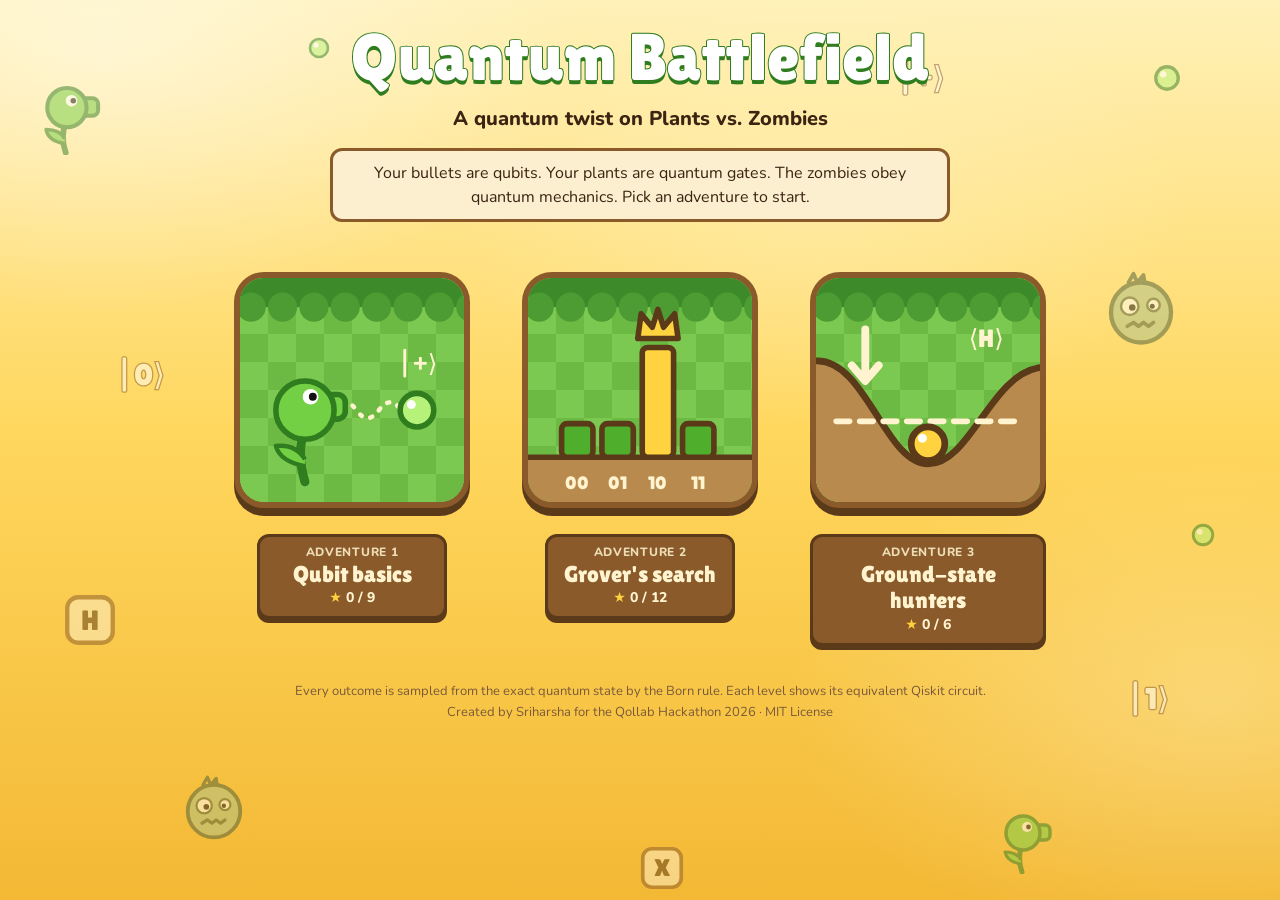
==== index.html @ bec80e46 "Quantum Battlefield: a quantum twist on Plants vs. Zombies Three adventures (qubit basics, Grover's " ====
<!doctype html>
<html lang="en">
<head>
<meta charset="utf-8">
<meta name="viewport" content="width=device-width, initial-scale=1">
<title>Quantum Battlefield</title>
<meta name="description" content="Quantum Battlefield: a quantum twist on Plants vs. Zombies. Your bullets are qubits, your plants are quantum gates.">
<link rel="preconnect" href="https://fonts.googleapis.com">
<link rel="preconnect" href="https://fonts.gstatic.com" crossorigin>
<link rel="stylesheet" href="https://fonts.googleapis.com/css2?family=Lilita+One&family=Nunito:wght@400;600;700;800&display=swap">
<link rel="stylesheet" href="launcher/launcher.css">
</head>
<body>

<!-- Shared lawn pattern for the tile pictures (same greens as the game's lawn) -->
<svg width="0" height="0" style="position:absolute" aria-hidden="true">
  <defs>
    <pattern id="qbLawn" width="50" height="50" patternUnits="userSpaceOnUse">
      <rect width="50" height="50" fill="#7cc952"/>
      <rect width="25" height="25" fill="#6cba43"/>
      <rect x="25" y="25" width="25" height="25" fill="#6cba43"/>
    </pattern>
    <g id="qbHedge">
      <rect width="200" height="26" fill="#3d8a2a"/>
      <circle cx="10" cy="26" r="13" fill="#4c9c33"/><circle cx="38" cy="26" r="13" fill="#4c9c33"/>
      <circle cx="66" cy="26" r="13" fill="#4c9c33"/><circle cx="94" cy="26" r="13" fill="#4c9c33"/>
      <circle cx="122" cy="26" r="13" fill="#4c9c33"/><circle cx="150" cy="26" r="13" fill="#4c9c33"/>
      <circle cx="178" cy="26" r="13" fill="#4c9c33"/><circle cx="206" cy="26" r="13" fill="#4c9c33"/>
    </g>
  </defs>
</svg>


<!-- Background: drifting golden sunlight and a few light floating game pieces -->
<div class="floaters" aria-hidden="true">
  <svg width="0" height="0" style="position:absolute">
    <defs>
      <symbol id="fSprout" viewBox="0 0 64 64">
        <path d="M24 62 Q19 48 24 36" fill="none" stroke="#2f7d1f" stroke-width="5" stroke-linecap="round"/>
        <path d="M23 54 q-14 -2 -16 -12 q12 0 16 8" fill="#73d044" stroke="#2f7d1f" stroke-width="3" stroke-linejoin="round"/>
        <rect x="36" y="15" width="16" height="15" rx="5" fill="#73d044" stroke="#2f7d1f" stroke-width="3.5"/>
        <circle cx="25" cy="23" r="17" fill="#73d044" stroke="#2f7d1f" stroke-width="3.5"/>
        <circle cx="29" cy="17" r="5" fill="#fff"/><circle cx="30.5" cy="17" r="2.4" fill="#111"/>
      </symbol>
      <symbol id="fZombie" viewBox="0 0 64 64">
        <path d="M22 10 l4 -7 l3 7 l5 -6 l1 7" fill="none" stroke="#4a5d3a" stroke-width="3" stroke-linecap="round" stroke-linejoin="round"/>
        <circle cx="32" cy="34" r="24" fill="#a9c18f" stroke="#4a5d3a" stroke-width="3.5"/>
        <circle cx="23" cy="29" r="7" fill="#fff" stroke="#4a5d3a" stroke-width="2"/><circle cx="25" cy="30" r="2.6" fill="#111"/>
        <circle cx="42" cy="28" r="5" fill="#fff" stroke="#4a5d3a" stroke-width="2"/><circle cx="41" cy="29" r="2" fill="#111"/>
        <path d="M21 45 l5 -3 l4 3 l4 -3 l4 3 l4 -3" fill="none" stroke="#4a5d3a" stroke-width="3" stroke-linecap="round" stroke-linejoin="round"/>
      </symbol>
      <symbol id="fPea" viewBox="0 0 32 32">
        <circle cx="16" cy="16" r="12" fill="#b6f27a" stroke="#2f7d1f" stroke-width="3.5"/>
        <circle cx="12" cy="12" r="3.5" fill="#fff"/>
      </symbol>
      <symbol id="fGateH" viewBox="0 0 48 48">
        <rect x="3" y="3" width="42" height="42" rx="10" fill="#fbefcf" stroke="#8a5a2b" stroke-width="4"/>
        <text x="24" y="33" text-anchor="middle" font-family="Lilita One, Trebuchet MS, sans-serif" font-size="26" fill="#5b3a1a">H</text>
      </symbol>
      <symbol id="fGateX" viewBox="0 0 48 48">
        <rect x="3" y="3" width="42" height="42" rx="10" fill="#fbefcf" stroke="#8a5a2b" stroke-width="4"/>
        <text x="24" y="33" text-anchor="middle" font-family="Lilita One, Trebuchet MS, sans-serif" font-size="26" fill="#5b3a1a">X</text>
      </symbol>
    </defs>
  </svg>
  <span class="glow"></span>
  <svg class="fl" style="--x: 3%;  --y: 9%;  --s: 74px; --t: 9s;  --d: 0s"><use href="#fSprout"/></svg>
  <svg class="fl" style="--x: 90%; --y: 7%;  --s: 30px; --t: 7s;  --d: -2s"><use href="#fPea"/></svg>
  <svg class="fl" style="--x: 86%; --y: 30%; --s: 80px; --t: 11s; --d: -4s"><use href="#fZombie"/></svg>
  <span class="fl ket" style="--x: 9%;  --y: 40%; --t: 10s; --d: -6s">|0⟩</span>
  <svg class="fl" style="--x: 5%;  --y: 66%; --s: 52px; --t: 12s; --d: -1s"><use href="#fGateH"/></svg>
  <svg class="fl" style="--x: 93%; --y: 58%; --s: 26px; --t: 8s;  --d: -3s"><use href="#fPea"/></svg>
  <span class="fl ket" style="--x: 88%; --y: 76%; --t: 9s;  --d: -5s">|1⟩</span>
  <svg class="fl" style="--x: 14%; --y: 86%; --s: 70px; --t: 10s; --d: -7s"><use href="#fZombie"/></svg>
  <svg class="fl" style="--x: 78%; --y: 90%; --s: 64px; --t: 12s; --d: -2s"><use href="#fSprout"/></svg>
  <svg class="fl" style="--x: 50%; --y: 94%; --s: 44px; --t: 9s;  --d: -4s"><use href="#fGateX"/></svg>
  <svg class="fl" style="--x: 24%; --y: 4%;  --s: 24px; --t: 8s;  --d: -6s"><use href="#fPea"/></svg>
  <span class="fl ket" style="--x: 70%; --y: 7%;  --t: 11s; --d: -3s">|+⟩</span>
</div>

<!-- Home: the three adventures as floating tiles -->
<main id="home" class="view">
  <header class="hero">
    <h1>Quantum Battlefield</h1>
    <p class="tagline">A quantum twist on Plants vs. Zombies</p>
    <p class="lead sign">Your bullets are qubits. Your plants are quantum gates. The zombies obey quantum mechanics. Pick an adventure to start.</p>
  </header>

  <nav class="tiles" aria-label="Adventures">
    <a class="tile" href="#adv-1" style="--d: 0s">
      <span class="tile-art" aria-hidden="true">
        <svg viewBox="0 0 200 200">
          <rect width="200" height="200" fill="url(#qbLawn)"/>
          <use href="#qbHedge"/>
          <!-- superposed qubit bullets on their way -->
          <path d="M84 118 q10 -14 20 0 t20 0 t20 0" fill="none" stroke="#fff4cf" stroke-width="4" stroke-linecap="round" stroke-dasharray="2 8"/>
          <circle cx="158" cy="118" r="15" fill="#b6f27a" stroke="#2f7d1f" stroke-width="5"/>
          <circle cx="153" cy="113" r="4" fill="#fff"/>
          <text x="158" y="84" text-anchor="middle" class="ket light">|+⟩</text>
          <!-- pea-shooter sprout, as drawn in the game -->
          <path d="M58 182 Q50 156 58 134" fill="none" stroke="#2f7d1f" stroke-width="8" stroke-linecap="round"/>
          <path d="M58 168 q-22 -4 -26 -18 q18 -2 26 12" fill="#73d044" stroke="#2f7d1f" stroke-width="4" stroke-linejoin="round"/>
          <rect x="72" y="104" width="22" height="22" rx="7" fill="#73d044" stroke="#2f7d1f" stroke-width="5"/>
          <circle cx="58" cy="118" r="26" fill="#73d044" stroke="#2f7d1f" stroke-width="5"/>
          <circle cx="63" cy="106" r="7" fill="#fff"/>
          <circle cx="65" cy="106" r="3.5" fill="#111"/>
        </svg>
      </span>
      <span class="tile-sign">
        <span class="tile-num">Adventure 1</span>
        <span class="tile-name">Qubit basics</span>
        <span class="tile-stars" data-adv="1"></span>
      </span>
    </a>

    <a class="tile" href="#adv-2" style="--d: -2s">
      <span class="tile-art" aria-hidden="true">
        <svg viewBox="0 0 200 200">
          <rect width="200" height="200" fill="url(#qbLawn)"/>
          <use href="#qbHedge"/>
          <rect y="160" width="200" height="40" fill="#b98a4e"/>
          <line x1="0" y1="160" x2="200" y2="160" stroke="#5b3a1a" stroke-width="5"/>
          <rect x="30" y="130" width="28" height="30" rx="5" fill="#4fae2c" stroke="#5b3a1a" stroke-width="5"/>
          <rect x="66" y="130" width="28" height="30" rx="5" fill="#4fae2c" stroke="#5b3a1a" stroke-width="5"/>
          <rect x="102" y="62" width="28" height="98" rx="5" fill="#ffd23f" stroke="#5b3a1a" stroke-width="5"/>
          <rect x="138" y="130" width="28" height="30" rx="5" fill="#4fae2c" stroke="#5b3a1a" stroke-width="5"/>
          <path d="M98 54 L101 32 L111 44 L116 28 L121 44 L131 32 L134 54 Z" fill="#ffd23f" stroke="#5b3a1a" stroke-width="5" stroke-linejoin="round"/>
          <text x="44" y="188" text-anchor="middle" class="ket small light">00</text>
          <text x="80" y="188" text-anchor="middle" class="ket small light">01</text>
          <text x="116" y="188" text-anchor="middle" class="ket small light">10</text>
          <text x="152" y="188" text-anchor="middle" class="ket small light">11</text>
        </svg>
      </span>
      <span class="tile-sign">
        <span class="tile-num">Adventure 2</span>
        <span class="tile-name">Grover's search</span>
        <span class="tile-stars" data-adv="2"></span>
      </span>
    </a>

    <a class="tile" href="#adv-3" style="--d: -4s">
      <span class="tile-art" aria-hidden="true">
        <svg viewBox="0 0 200 200">
          <rect width="200" height="200" fill="url(#qbLawn)"/>
          <use href="#qbHedge"/>
          <path d="M0 74 C 44 72, 62 166, 100 166 C 138 166, 156 86, 200 80 L 200 200 L 0 200 Z" fill="#b98a4e"/>
          <path d="M0 74 C 44 72, 62 166, 100 166 C 138 166, 156 86, 200 80" fill="none" stroke="#5b3a1a" stroke-width="6" stroke-linecap="round"/>
          <line x1="18" y1="128" x2="182" y2="128" stroke="#fff4cf" stroke-width="5" stroke-dasharray="12 9" stroke-linecap="round"/>
          <circle cx="100" cy="148" r="15" fill="#ffd23f" stroke="#5b3a1a" stroke-width="6"/>
          <circle cx="95" cy="143" r="4" fill="#fff"/>
          <path d="M44 46 V 90 M32 78 L44 92 L56 78" fill="none" stroke="#fff4cf" stroke-width="7" stroke-linecap="round" stroke-linejoin="round"/>
          <text x="152" y="62" text-anchor="middle" class="ket light">⟨H⟩</text>
        </svg>
      </span>
      <span class="tile-sign">
        <span class="tile-num">Adventure 3</span>
        <span class="tile-name">Ground-state hunters</span>
        <span class="tile-stars" data-adv="3"></span>
      </span>
    </a>
  </nav>

  <footer class="foot">
    <p>Every outcome is sampled from the exact quantum state by the Born rule. Each level shows its equivalent Qiskit circuit.</p>
    <p>Created by Sriharsha for the Qollab Hackathon 2026 · MIT License</p>
  </footer>
</main>

<!-- Adventure map: levels as stops on a lawn path -->
<main id="map" class="view" hidden>
  <div class="map-head">
    <a class="btn" href="#">&larr; Adventures</a>
    <div>
      <div class="map-num" id="mapNum"></div>
      <h2 id="mapTitle" tabindex="-1"></h2>
    </div>
  </div>

  <div class="map-layout">
    <div class="board" id="board">
      <svg id="boardSvg" aria-hidden="true"></svg>
      <div id="nodes" role="list"></div>
    </div>

    <aside class="side">
      <section class="panel" aria-labelledby="chartTitle">
        <h3 id="chartTitle">Your stars</h3>
        <div class="bars" id="bars"></div>
      </section>

      <section class="door" id="door" aria-live="polite">
        <div class="door-frame top">
          <svg class="padlock" id="padlock" viewBox="0 0 48 48" aria-hidden="true"></svg>
        </div>
        <div class="door-tag">
          <div class="door-key" id="doorKey"></div>
          <div class="door-name" id="doorName"></div>
          <p class="door-desc" id="doorDesc"></p>
          <a class="play" id="play" href="#">Play</a>
        </div>
        <span class="knob" aria-hidden="true"></span>
      </section>
    </aside>
  </div>

  <div class="map-tools sign">
    <label class="switch"><input type="checkbox" id="unlockAll"> <span>Unlock all levels (for teachers and judges)</span></label>
    <button type="button" class="link" id="reset">Reset progress</button>
  </div>
</main>

<script src="launcher/progress.js"></script>
<script src="launcher/launcher.js"></script>
</body>
</html>
---- launcher/launcher.css ----
/* Quantum Battlefield launcher: floating adventure tiles and a lawn map per adventure.
   Colours, fonts and shapes follow the adventures' own style.css (sky, wood, parchment, lawn). */
:root {
  --sky: #9ad8f5;
  --sky2: #d6f1ff;
  --wood: #8a5a2b;
  --wood-dark: #5b3a1a;
  --parchment: #fbefcf;
  --parchment2: #f3dfae;
  --ink: #3b2412;
  --muted: #7a5a3a;
  --leaf: #4fae2c;
  --leaf-dark: #2f7d1f;
  --sun: #ffd23f;
  --oracle: #5b3a8c;
  --danger: #c8402c;
  --focus: #1f6fd1;
  /* Lawn and soil, as drawn on the game canvas (same in light and dark mode) */
  --grass-a: #6cba43;
  --grass-b: #7cc952;
  --hedge: #3d8a2a;
  --hedge2: #4c9c33;
  --soil: #b98a4e;
  --soil-dark: #7a4a22;
  --display: "Lilita One", "Arial Rounded MT Bold", "Trebuchet MS", system-ui, sans-serif;
  --body: "Nunito", "Segoe UI", system-ui, sans-serif;
}
@media (prefers-color-scheme: dark) {
  :root:not([data-theme="light"]) {
    --sky: #12324a;
    --sky2: #0b1a29;
    --parchment: #2e2215;
    --parchment2: #3a2b1a;
    --ink: #f6e7c1;
    --muted: #d1b98f;
    --wood: #6b4625;
    --wood-dark: #a77b4b;
    --focus: #7ab8ff;
  }
}
:root[data-theme="dark"] {
  --sky: #12324a;
  --sky2: #0b1a29;
  --parchment: #2e2215;
  --parchment2: #3a2b1a;
  --ink: #f6e7c1;
  --muted: #d1b98f;
  --wood: #6b4625;
  --wood-dark: #a77b4b;
  --focus: #7ab8ff;
}

*, *::before, *::after { box-sizing: border-box; }
html, body { margin: 0; }
body {
  min-height: 100vh;
  padding: 24px 16px 36px;
  background: linear-gradient(180deg, var(--sky) 0%, var(--sky2) 420px, var(--sky2) 100%);
  color: var(--ink);
  font-family: var(--body);
  line-height: 1.5;
}
[hidden] { display: none !important; }
a:focus-visible, button:focus-visible, input:focus-visible { outline: 3px solid var(--focus); outline-offset: 3px; }
.view { max-width: 1160px; margin: 0 auto; }

/* Game-style title: white letters, leaf outline */
.hero { text-align: center; }
.hero h1, .map-head h2 {
  font-family: var(--display);
  font-weight: 400;
  line-height: 1;
  margin: 0;
  color: #fff;
  -webkit-text-stroke: 2px var(--leaf-dark);
  paint-order: stroke fill;
  text-shadow: 0 4px 0 var(--leaf-dark);
}
.hero h1 { font-size: clamp(38px, 7vw, 66px); }
.tagline { margin: 14px 0 0; font-weight: 800; font-size: clamp(17px, 2.4vw, 20px); }
.sign {
  background: var(--parchment);
  border: 3px solid var(--wood);
  border-radius: 12px;
  padding: 10px 16px;
}
.lead { display: inline-block; margin: 14px auto 0; max-width: 620px; font-size: 16px; }

/* ---------- Home: floating tiles ---------- */
.tiles {
  display: flex;
  justify-content: center;
  flex-wrap: wrap;
  gap: 40px 52px;
  margin: 50px 0 20px;
}
.tile {
  display: flex;
  flex-direction: column;
  align-items: center;
  width: 236px;
  color: var(--ink);
  text-decoration: none;
  border-radius: 30px;
}
.tile-art {
  display: block;
  width: 236px;
  height: 236px;
  border: 6px solid var(--wood);
  border-radius: 30px;
  box-shadow: 0 8px 0 var(--wood-dark);
  overflow: hidden;
  background: var(--grass-b);
  animation: float 6s ease-in-out infinite;
  animation-delay: var(--d);
  transition: transform .15s ease;
}
.tile-art svg { display: block; width: 100%; height: 100%; }
.tile .ket { font-family: var(--display); font-size: 22px; fill: #3b2412; }
.tile .ket.light { fill: #fff4cf; }
.tile .ket.small { font-size: 16px; }
.tile:hover .tile-art, .tile:focus-visible .tile-art { animation-play-state: paused; transform: translateY(-6px) scale(1.04); }

.tile-sign {
  margin-top: 26px;
  min-width: 190px;
  text-align: center;
  background: var(--wood);
  color: #fff4cf;
  border: 3px solid var(--wood-dark);
  border-radius: 12px;
  padding: 6px 14px 8px;
  box-shadow: 0 4px 0 var(--wood-dark);
}
.tile-num { display: block; font-size: 12px; font-weight: 800; letter-spacing: .06em; text-transform: uppercase; opacity: .85; }
.tile-name { display: block; font-family: var(--display); font-size: 23px; line-height: 1.15; }
.tile-stars { display: block; font-weight: 800; font-size: 14px; }
.tile-stars b { color: var(--sun); }

@keyframes float {
  0%, 100% { transform: translateY(0) rotate(-2deg); }
  50% { transform: translateY(-14px) rotate(2deg); }
}
@media (prefers-reduced-motion: reduce) {
  .tile-art { animation: none; }
}

.foot { text-align: center; margin-top: 36px; font-size: 13px; color: var(--muted); }
.foot p { margin: 2px 0; }

/* ---------- Map ---------- */
.map-head { display: flex; align-items: center; gap: 18px; margin-bottom: 18px; flex-wrap: wrap; }
.btn {
  display: inline-block;
  border: 3px solid var(--wood-dark);
  background: var(--wood);
  color: #fff4cf;
  border-radius: 10px;
  padding: 8px 14px;
  font-weight: 800;
  text-decoration: none;
  box-shadow: 0 3px 0 var(--wood-dark);
}
.btn:hover { transform: translateY(-1px); }
.map-num {
  display: inline-block;
  background: var(--wood);
  color: #fff4cf;
  border: 3px solid var(--wood-dark);
  border-radius: 10px;
  padding: 1px 10px;
  font-size: 12px;
  font-weight: 800;
  letter-spacing: .06em;
  text-transform: uppercase;
  margin-bottom: 8px;
}
.map-head h2 { font-size: clamp(30px, 5vw, 46px); outline: none; }

.map-layout { display: grid; grid-template-columns: minmax(0, 1fr) 290px; gap: 18px; align-items: start; }

/* The lawn: checker grass with a hedge along the top, framed in wood like the game's lawn */
.board {
  position: relative;
  aspect-ratio: 16 / 10;
  border: 6px solid var(--wood);
  border-radius: 14px;
  box-shadow: 0 6px 0 var(--wood-dark);
  overflow: hidden;
  background:
    radial-gradient(circle at 17px 2px, var(--hedge2) 17px, transparent 18px) 0 0 / 34px 24px repeat-x,
    linear-gradient(var(--hedge) 0 22px, transparent 22px),
    repeating-conic-gradient(var(--grass-b) 0 25%, var(--grass-a) 0 50%) 0 22px / 96px 96px;
}
.board > svg { position: absolute; inset: 0; width: 100%; height: 100%; }
.board .blob {
  fill: rgba(255, 255, 240, .16);
  stroke: rgba(47, 125, 31, .75);
  stroke-width: 3;
  stroke-dasharray: 8 6;
  vector-effect: non-scaling-stroke;
}
.board .trail-edge { stroke: var(--soil-dark); stroke-width: 20; stroke-linecap: round; vector-effect: non-scaling-stroke; fill: none; }
.board .trail { stroke: var(--soil); stroke-width: 13; stroke-linecap: round; vector-effect: non-scaling-stroke; fill: none; }
.board .trail.locked { stroke: #e4cf9e; stroke-width: 9; stroke-dasharray: 1 20; }

.node {
  position: absolute;
  transform: translate(-50%, -50%);
  display: flex;
  flex-direction: column;
  align-items: center;
  background: none;
  border: 0;
  padding: 0;
  cursor: pointer;
  font: inherit;
  border-radius: 50%;
}
.node .disc {
  display: grid;
  place-items: center;
  width: 76px;
  height: 76px;
  border-radius: 50%;
  background: #fbefcf;
  color: #3b2412;
  border: 5px solid #5b3a1a;
  box-shadow: 0 5px 0 #5b3a1a;
  font-family: var(--display);
  font-size: 36px;
  line-height: 1;
  transition: transform .12s ease;
}
.node.locked .disc { background: #e4d3a8; width: 64px; height: 64px; border-width: 4px; }
.node.locked .disc svg { width: 32px; height: 32px; }
.node:hover .disc { transform: scale(1.08); }
.node.sel .disc { background: var(--sun); box-shadow: 0 5px 0 #5b3a1a, 0 0 0 7px rgba(255, 244, 207, .85); }
.node .stars { position: relative; display: flex; gap: 1px; margin-top: -10px; }
.node .stars svg { width: 26px; height: 26px; }
.node .stars svg:nth-child(2) { transform: translateY(6px); }
.star-on { fill: #ffd23f; stroke: #5b3a1a; stroke-width: 1.8; stroke-linejoin: round; }
.star-off { fill: #fff4cf; stroke: #5b3a1a; stroke-width: 1.4; stroke-linejoin: round; opacity: .7; }

.side { display: flex; flex-direction: column; gap: 18px; }
.panel {
  background: var(--parchment);
  border: 3px solid var(--wood);
  border-radius: 12px;
  padding: 14px 16px 16px;
}
.panel h3 { font-family: var(--display); font-weight: 400; font-size: 20px; margin: 0 0 10px; }
.bars { display: flex; gap: 10px; height: 110px; }
.bar { position: relative; flex: 1; background: var(--parchment2); border-radius: 6px; overflow: hidden; }
.bar span {
  position: absolute; left: 18%; right: 18%; bottom: 0;
  border-radius: 4px 4px 0 0;
  background: var(--sun);
  box-shadow: 0 0 0 2px var(--wood-dark);
  transition: height .35s ease;
}
.bar.zero span { display: none; }
.bar-labels { display: flex; gap: 10px; margin-top: 6px; }
.bar-labels span { flex: 1; text-align: center; font-family: var(--display); font-size: 15px; color: var(--muted); }

/* The house door from the game: wooden planks, a brass knob, a parchment notice */
.door {
  position: relative;
  border: 6px solid var(--wood-dark);
  border-radius: 70px 70px 14px 14px;
  background:
    repeating-linear-gradient(90deg, transparent 0 46px, rgba(0, 0, 0, .14) 46px 49px),
    #7a4a22;
  padding: 22px 18px 20px;
  box-shadow: 0 6px 0 var(--wood-dark);
  display: flex;
  flex-direction: column;
  gap: 14px;
}
.door-frame.top { display: grid; place-items: center; padding-top: 4px; }
.padlock { width: 56px; height: 56px; }
.knob {
  position: absolute;
  right: 16px;
  bottom: 30px;
  width: 16px;
  height: 16px;
  border-radius: 50%;
  background: #ffd23f;
  border: 3px solid #5b3a1a;
}
.door-tag {
  background: var(--parchment);
  color: var(--ink);
  border: 3px solid var(--wood-dark);
  border-radius: 10px;
  padding: 12px 14px 14px;
  margin-bottom: 26px;
}
.door-key { font-size: 12px; font-weight: 800; letter-spacing: .06em; text-transform: uppercase; color: var(--muted); }
.door-name { font-family: var(--display); font-size: 23px; line-height: 1.15; margin-top: 2px; }
.door-desc { margin: 6px 0 12px; font-size: 15px; line-height: 1.45; }
.play {
  display: block;
  text-align: center;
  background: var(--leaf);
  border: 3px solid var(--leaf-dark);
  color: #fff;
  font-family: var(--display);
  font-size: 20px;
  border-radius: 10px;
  padding: 10px 12px;
  text-decoration: none;
  box-shadow: 0 4px 0 var(--leaf-dark);
}
.play:active { transform: translateY(3px); box-shadow: 0 1px 0 var(--leaf-dark); }
.play[aria-disabled="true"] { opacity: .45; cursor: not-allowed; pointer-events: none; }

.map-tools { display: flex; flex-wrap: wrap; justify-content: space-between; align-items: center; gap: 12px; margin-top: 22px; font-size: 15px; }
.switch { display: inline-flex; align-items: center; gap: 8px; cursor: pointer; font-weight: 700; }
.switch input { width: 20px; height: 20px; accent-color: var(--leaf); }
.link { background: none; border: 0; padding: 4px; font: inherit; font-weight: 700; color: var(--muted); text-decoration: underline; cursor: pointer; }

@media (max-width: 860px) {
  .map-layout { grid-template-columns: 1fr; }
  .side { flex-direction: column-reverse; }
}
@media (max-width: 640px) {
  body { padding: 14px 16px 28px; }
  .tiles { gap: 34px; margin-top: 36px; }
  .tile, .tile-art { width: 206px; }
  .tile-art { height: 206px; }
  .board { aspect-ratio: 10 / 13; }
  .node .disc { width: 62px; height: 62px; font-size: 29px; }
  .node.locked .disc { width: 54px; height: 54px; }
  .node .stars svg { width: 22px; height: 22px; }
}

/* ---------- Background: golden sunlight and light floating game pieces ---------- */
/* Kept behind everything, mostly at the edges, faint and slow so the content stays the focus. */
.floaters { position: fixed; inset: 0; z-index: -1; overflow: hidden; pointer-events: none; }
.floaters .glow {
  position: absolute;
  inset: -20%;
  background:
    radial-gradient(38% 30% at 20% 18%, rgba(255, 210, 63, .30), transparent 70%),
    radial-gradient(34% 28% at 82% 70%, rgba(255, 190, 70, .22), transparent 70%),
    radial-gradient(30% 26% at 60% 30%, rgba(255, 236, 160, .25), transparent 70%);
  animation: sunlight 26s ease-in-out infinite alternate;
}
.fl {
  position: absolute;
  left: var(--x);
  top: var(--y);
  width: var(--s, 40px);
  height: var(--s, 40px);
  opacity: .5;
  animation: bob var(--t, 10s) ease-in-out infinite;
  animation-delay: var(--d, 0s);
}
.fl.ket {
  width: auto;
  height: auto;
  font-family: var(--display);
  font-size: 30px;
  line-height: 1;
  color: #fff;
  -webkit-text-stroke: 1.5px var(--wood);
  paint-order: stroke fill;
}
@keyframes bob {
  0%, 100% { transform: translate(-50%, -50%) translateY(0) rotate(-6deg); }
  50% { transform: translate(-50%, -50%) translateY(-18px) rotate(6deg); }
}
@keyframes sunlight {
  from { transform: translate(-4%, -3%) scale(1); }
  to { transform: translate(5%, 4%) scale(1.08); }
}
@media (prefers-color-scheme: dark) {
  :root:not([data-theme="light"]) .floaters .glow { opacity: .35; }
  :root:not([data-theme="light"]) .fl { opacity: .32; }
}
:root[data-theme="dark"] .floaters .glow { opacity: .35; }
:root[data-theme="dark"] .fl { opacity: .32; }
@media (max-width: 640px) {
  .fl { opacity: .35; }
  .fl:nth-of-type(3n) { display: none; }
}
@media (prefers-reduced-motion: reduce) {
  .fl, .floaters .glow { animation: none; }
  .fl { transform: translate(-50%, -50%); }
}

/* ---------- Gold background ---------- */
/* Same top-light, bottom-dark shading as the sky, in gold. The gradient slowly slides up and down
   and the sunlight glows drift over it. Dark mode uses deep bronze-gold. */
:root {
  --gold-1: #fff1b8;
  --gold-2: #ffd75e;
  --gold-3: #f2b631;
  --gold-4: #d9951c;
  --glow-a: rgba(255, 255, 255, .45);
  --glow-b: rgba(255, 244, 200, .35);
}
@media (prefers-color-scheme: dark) {
  :root:not([data-theme="light"]) {
    --gold-1: #7a5814;
    --gold-2: #5c400c;
    --gold-3: #3f2b07;
    --gold-4: #2a1c04;
    --glow-a: rgba(255, 210, 63, .22);
    --glow-b: rgba(255, 190, 70, .16);
  }
}
:root[data-theme="dark"] {
  --gold-1: #7a5814;
  --gold-2: #5c400c;
  --gold-3: #3f2b07;
  --gold-4: #2a1c04;
  --glow-a: rgba(255, 210, 63, .22);
  --glow-b: rgba(255, 190, 70, .16);
}
body { background: var(--gold-3); }
.floaters {
  background: linear-gradient(180deg, var(--gold-1) 0%, var(--gold-2) 30%, var(--gold-3) 65%, var(--gold-4) 100%);
  background-size: 100% 160%;
  animation: goldShift 18s ease-in-out infinite alternate;
}
.floaters .glow {
  background:
    radial-gradient(38% 30% at 20% 18%, var(--glow-a), transparent 70%),
    radial-gradient(34% 28% at 82% 70%, var(--glow-b), transparent 70%),
    radial-gradient(30% 26% at 60% 30%, var(--glow-b), transparent 70%);
}
@media (prefers-color-scheme: dark) {
  :root:not([data-theme="light"]) .floaters .glow { opacity: 1; }
}
:root[data-theme="dark"] .floaters .glow { opacity: 1; }
@keyframes goldShift {
  from { background-position: 0 0%; }
  to { background-position: 0 100%; }
}
@media (prefers-reduced-motion: reduce) { .floaters { animation: none; } }
.fl.ket { -webkit-text-stroke: 2.5px var(--wood); }
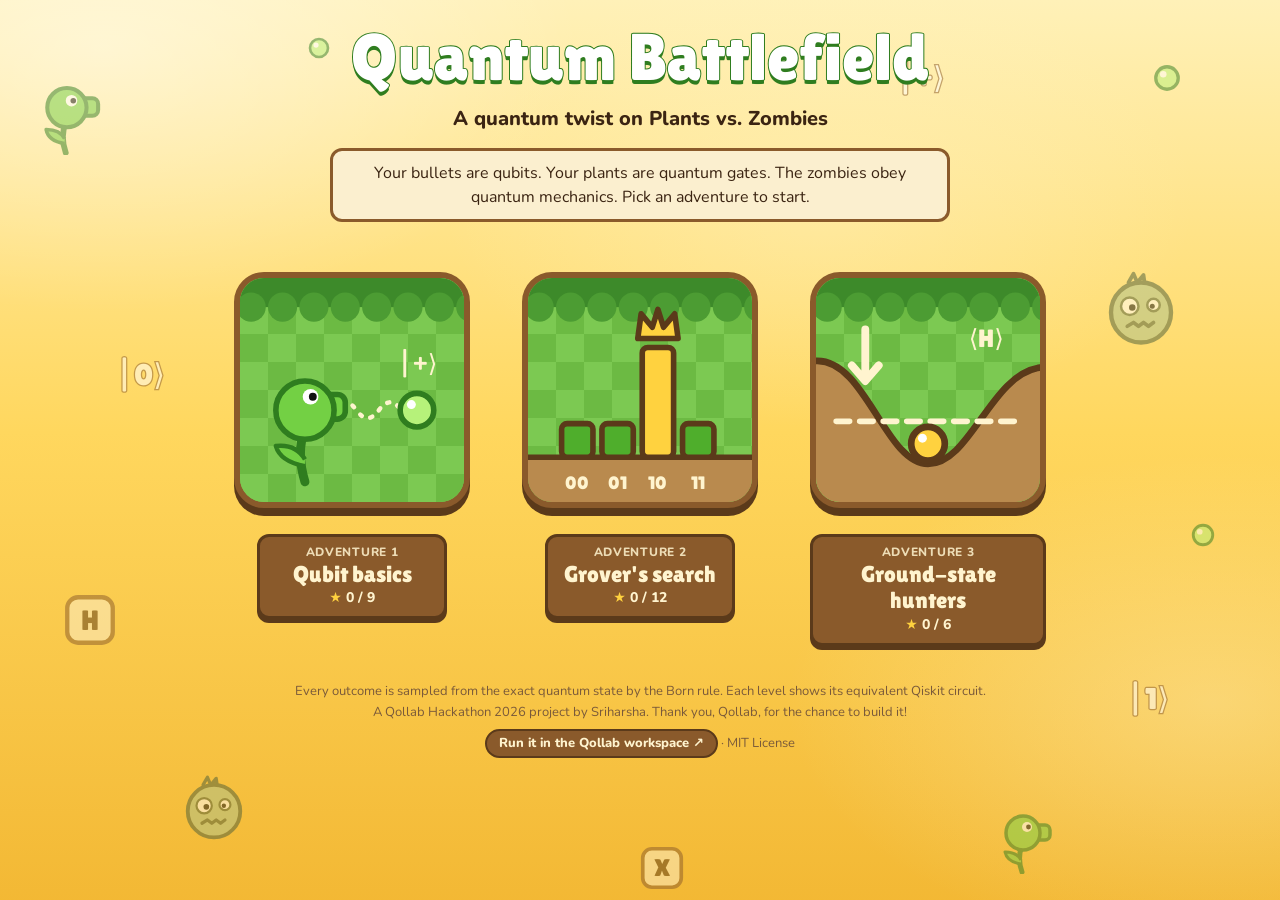
==== commit 10ca349e: "Add Qollab Hackathon thanks and link to the Qollab workspace" ====
--- a/index.html
+++ b/index.html
@@ -162,7 +162,8 @@
 
   <footer class="foot">
     <p>Every outcome is sampled from the exact quantum state by the Born rule. Each level shows its equivalent Qiskit circuit.</p>
-    <p>Created by Sriharsha for the Qollab Hackathon 2026 · MIT License</p>
+    <p>A Qollab Hackathon 2026 project by Sriharsha. Thank you, Qollab, for the chance to build it!</p>
+    <p><a class="qollab-link" href="https://qollab.xyz/p/01a123a4-1b9e-79ae-b26d-b35089b05541" target="_blank" rel="noopener">Run it in the Qollab workspace ↗</a> · MIT License</p>
   </footer>
 </main>
 
--- a/launcher/launcher.css
+++ b/launcher/launcher.css
@@ -443,3 +443,17 @@
 }
 @media (prefers-reduced-motion: reduce) { .floaters { animation: none; } }
 .fl.ket { -webkit-text-stroke: 2.5px var(--wood); }
+
+/* Footer link to the project's Qollab workspace */
+.qollab-link {
+  display: inline-block;
+  margin-top: 4px;
+  padding: 3px 12px;
+  border-radius: 999px;
+  background: var(--wood);
+  border: 2px solid var(--wood-dark);
+  color: #fff4cf;
+  font-weight: 800;
+  text-decoration: none;
+}
+.qollab-link:hover { filter: brightness(1.1); }
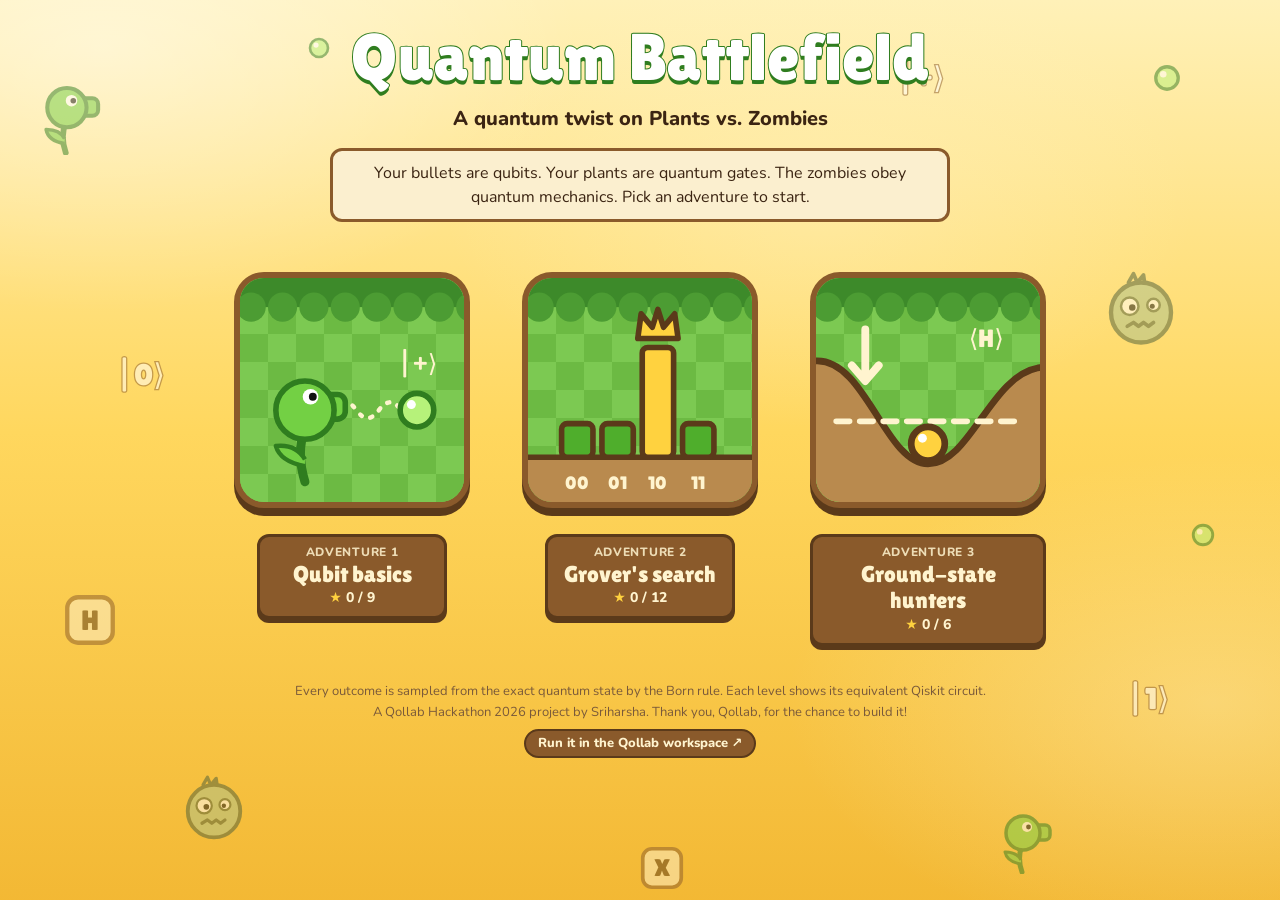
==== commit 215dd186: "Remove the licence" ====
--- a/index.html
+++ b/index.html
@@ -163,7 +163,7 @@
   <footer class="foot">
     <p>Every outcome is sampled from the exact quantum state by the Born rule. Each level shows its equivalent Qiskit circuit.</p>
     <p>A Qollab Hackathon 2026 project by Sriharsha. Thank you, Qollab, for the chance to build it!</p>
-    <p><a class="qollab-link" href="https://qollab.xyz/p/01a123a4-1b9e-79ae-b26d-b35089b05541" target="_blank" rel="noopener">Run it in the Qollab workspace ↗</a> · MIT License</p>
+    <p><a class="qollab-link" href="https://qollab.xyz/p/01a123a4-1b9e-79ae-b26d-b35089b05541" target="_blank" rel="noopener">Run it in the Qollab workspace ↗</a></p>
   </footer>
 </main>
 
